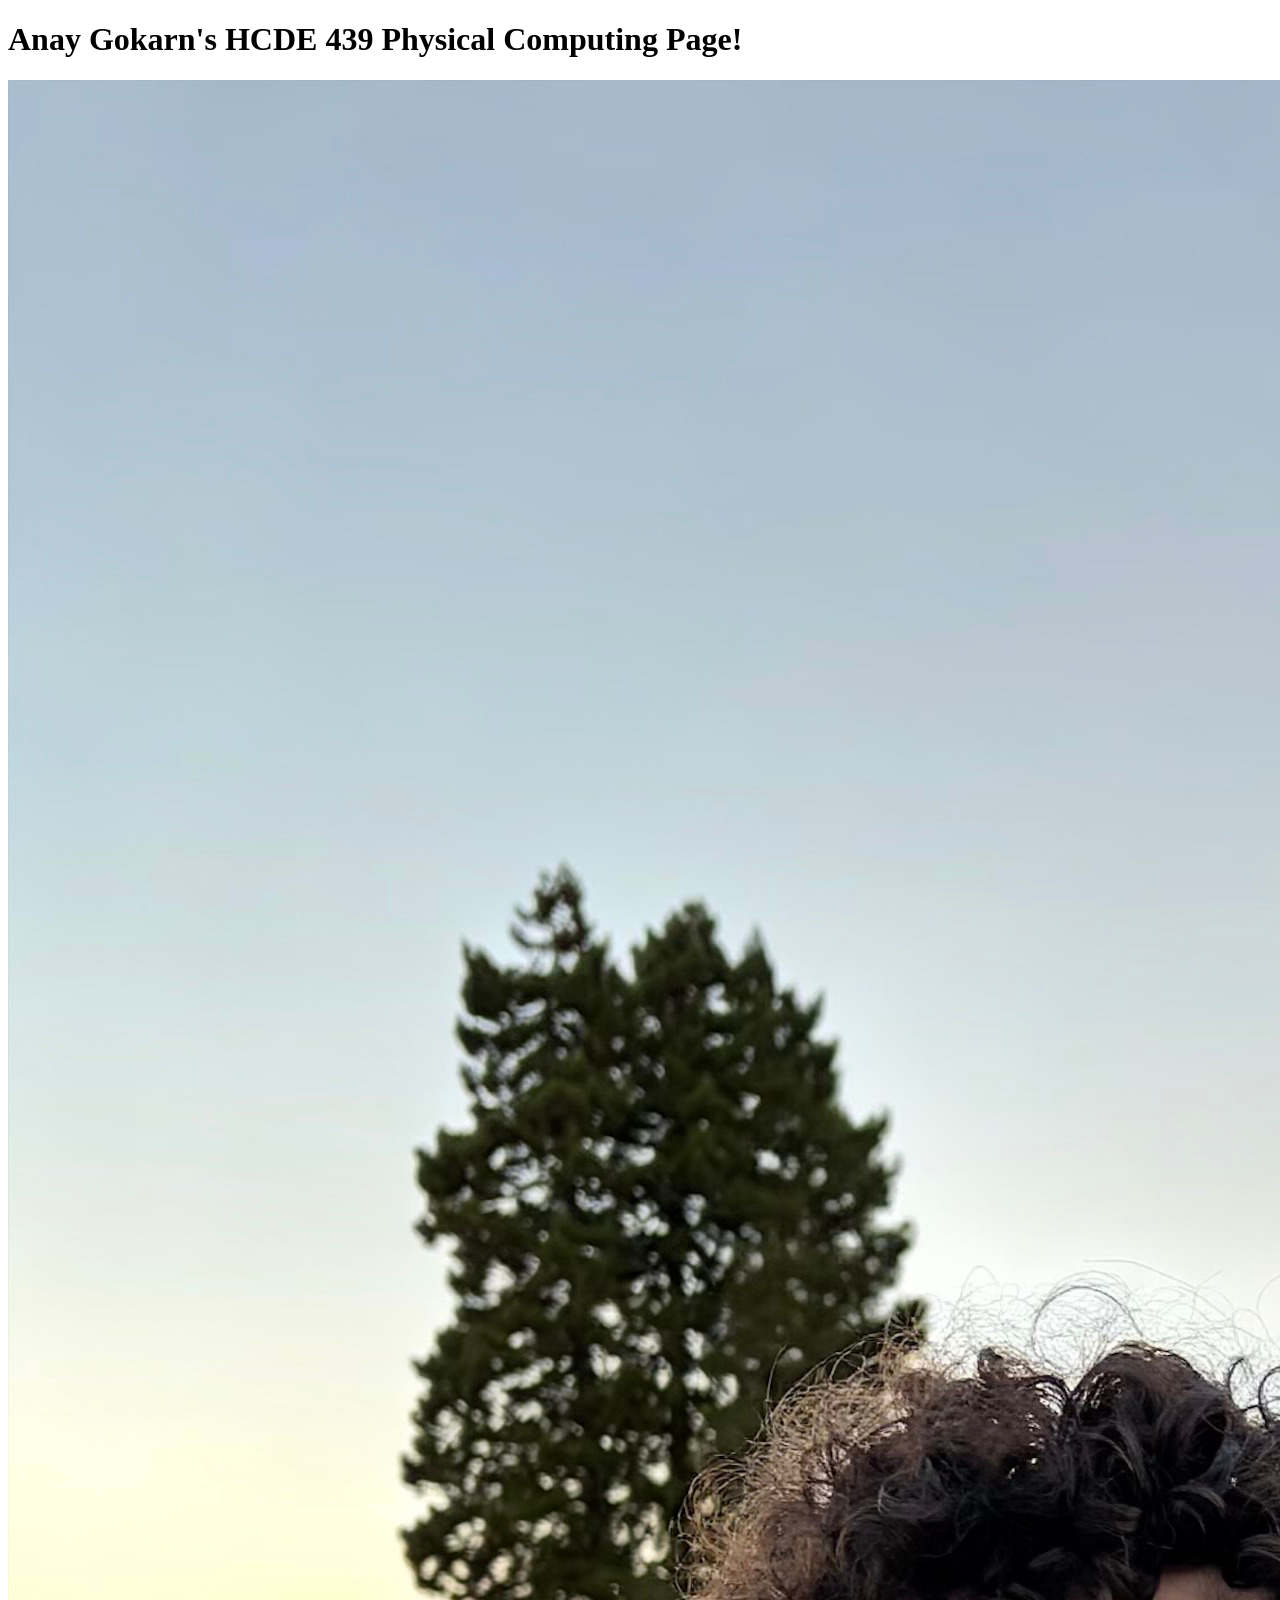
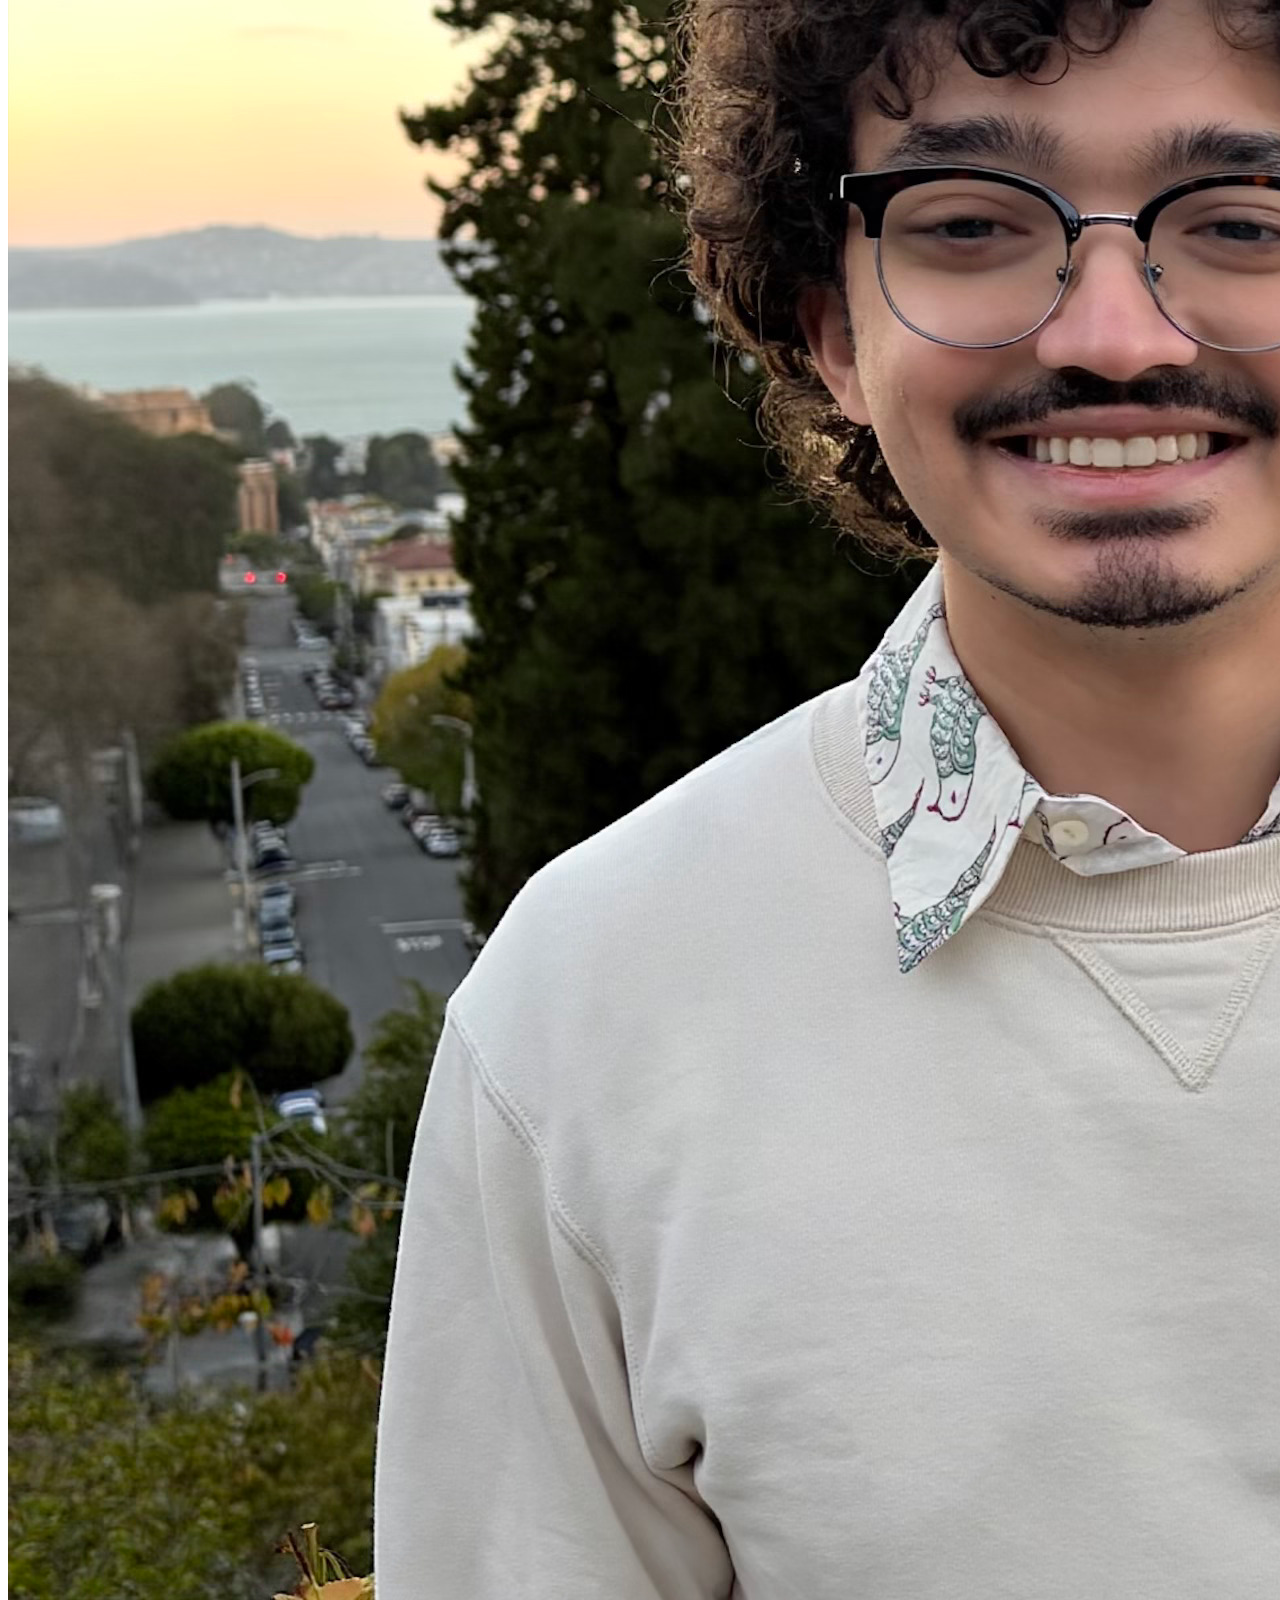
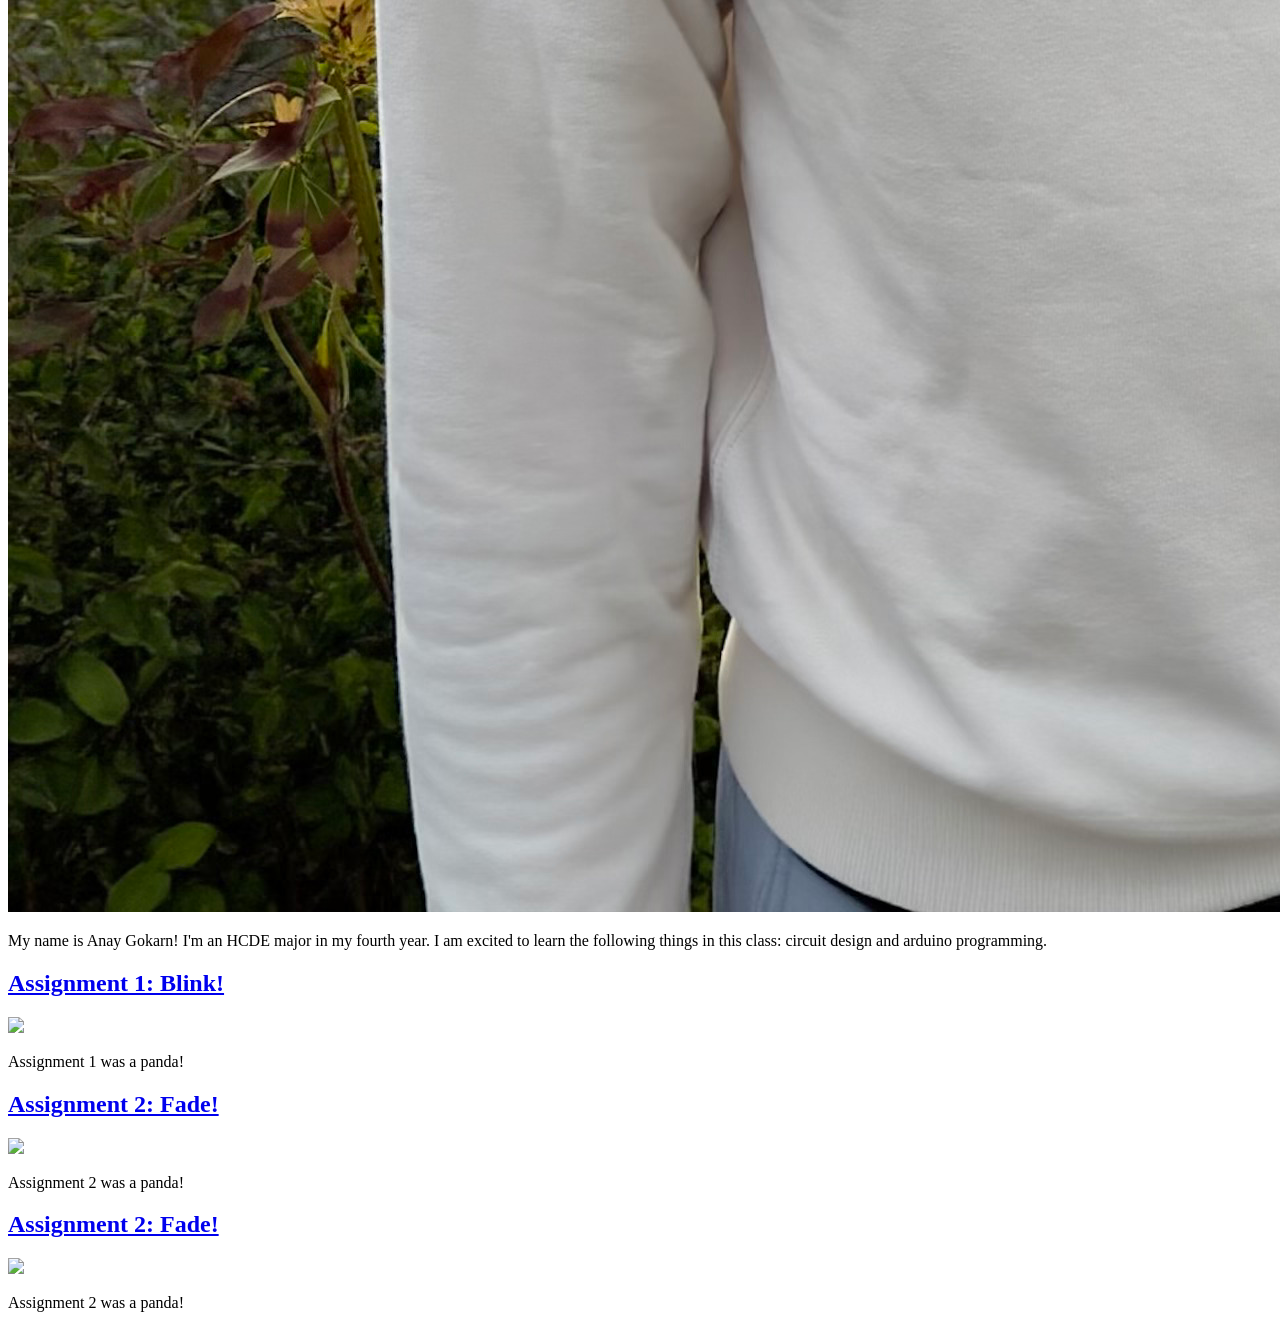
==== docs/index.html @ e78262db "updated website to feature name & photo" ====
<!DOCTYPE html>
<html>
  <head>
    <meta charset="utf-8" />
    <meta name="viewport" content="width=device-width, maximum-scale=1.0" />

    <title>Anay Gokarn's HCDE 439 Physical Computing Page!</title>

    <link href="style.css" rel="stylesheet" />
  </head>
  <body>
    <h1>Anay Gokarn's HCDE 439 Physical Computing Page!</h1>

    <div class="header">
      <img src="anay-gokarn.jpeg" />
      <p>
        My name is Anay Gokarn! I'm an HCDE major in my fourth year. I am excited to learn the following things in this class: circuit design and arduino programming.
      </p>
    </div>

    <div class="grid">
      <div class="assignment">
        <a href="a1.html">
          <h2>Assignment 1: Blink!</h2>
          <img src="red-panda.jpg" />
        </a>
        <p>Assignment 1 was a panda!</p>
      </div>

      <div class="assignment">
        <a href="a2.html">
          <h2>Assignment 2: Fade!</h2>
          <img src="red-panda.jpg" />
        </a>
        <p>Assignment 2 was a panda!</p>
      </div>

      <div class="assignment">
        <a href="a2.html">
          <h2>Assignment 2: Fade!</h2>
          <img src="red-panda.jpg" />
        </a>
        <p>Assignment 2 was a panda!</p>
      </div>
    </div>
  </body>
</html>
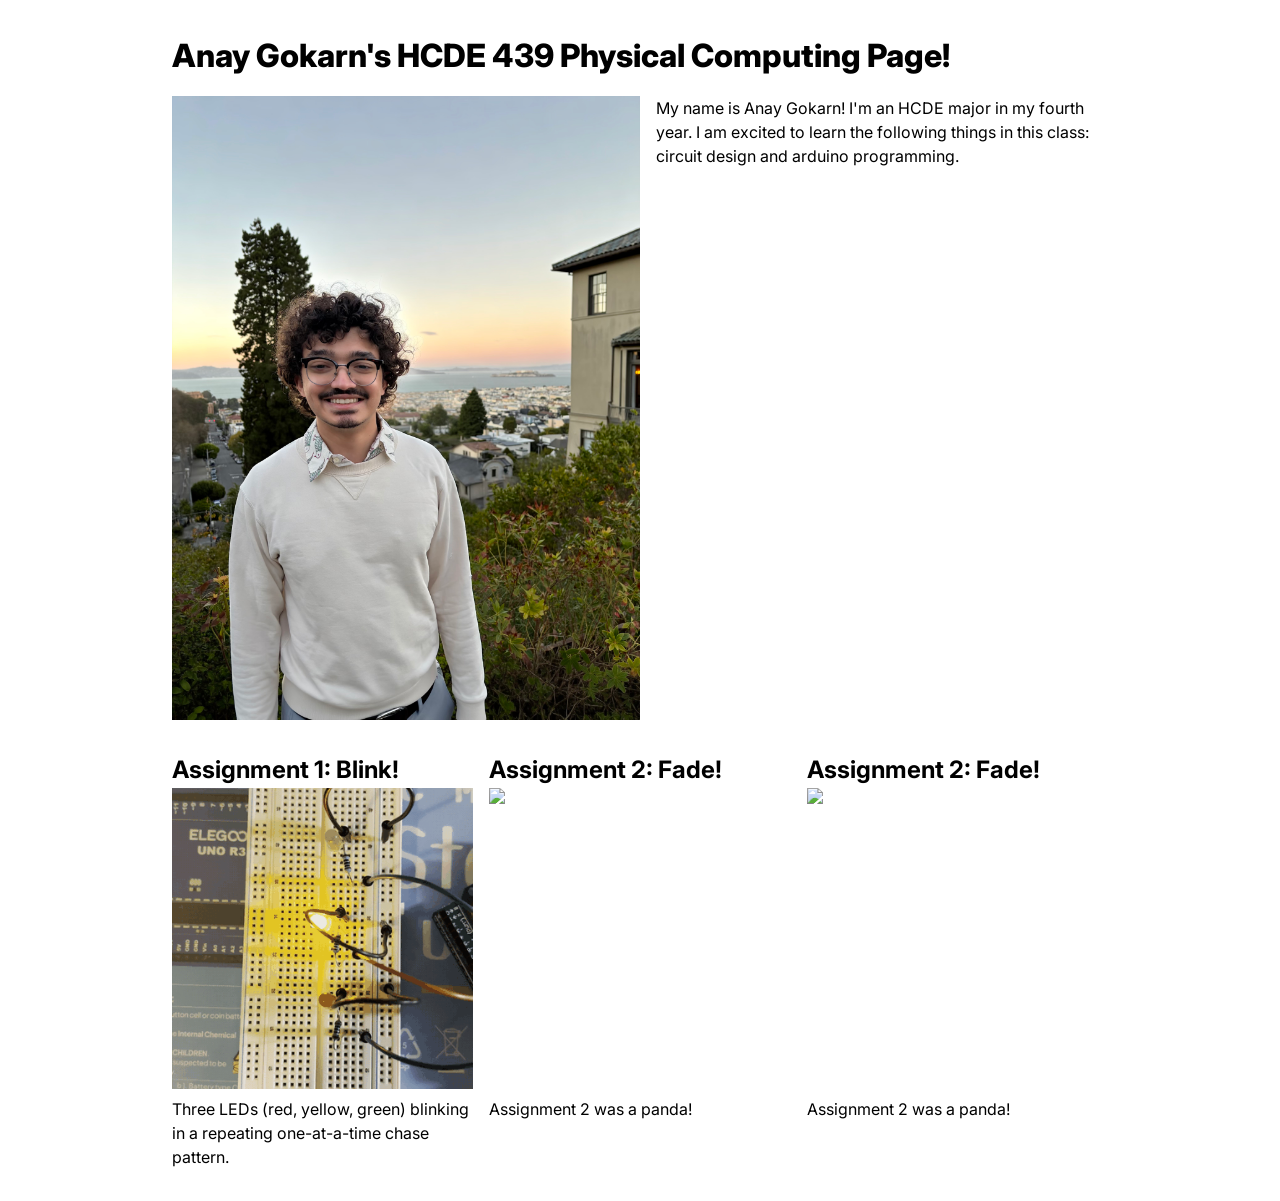
==== commit e21d5019: "Add A1 Blink documentation page Document schematic, circuit photos, commented firmware, operation GI" ====
--- a/docs/index.html
+++ b/docs/index.html
@@ -22,9 +22,9 @@
       <div class="assignment">
         <a href="a1.html">
           <h2>Assignment 1: Blink!</h2>
-          <img src="red-panda.jpg" />
+          <img src="a1-images/circuit-operation.gif" />
         </a>
-        <p>Assignment 1 was a panda!</p>
+        <p>Three LEDs (red, yellow, green) blinking in a repeating one-at-a-time chase pattern.</p>
       </div>
 
       <div class="assignment">
--- a/docs/style.css
+++ b/docs/style.css
@@ -0,0 +1,115 @@
+@import url("https://fonts.googleapis.com/css2?family=Inter:wght@100;200;300;400;500;600;700;800;900&display=swap");
+
+*,
+*::before,
+*::after {
+  box-sizing: border-box;
+}
+
+* {
+  margin: 0;
+}
+
+img,
+picture,
+video,
+canvas,
+svg {
+  display: block;
+  max-width: 100%;
+}
+
+body {
+  font-family: "Inter", sans-serif;
+  line-height: 1.5;
+  -webkit-font-smoothing: antialiased;
+  max-width: 1000px;
+  padding: 2em;
+  margin: auto;
+}
+
+h1 {
+  font-weight: 800;
+}
+
+h2 {
+  font-weight: 700;
+}
+
+.header {
+  display: flex;
+  gap: 1em;
+  margin-top: 1em;
+}
+
+.header img {
+  width: 50%;
+  object-fit: cover;
+}
+
+.grid {
+  display: grid;
+  grid-template-columns: repeat(auto-fit, minmax(250px, 1fr));
+  gap: 1em;
+  margin-top: 2em;
+}
+
+.assignment a {
+  color: #000;
+  text-decoration: none;
+}
+
+.assignment a:hover {
+  color: #f06;
+}
+
+.assignment img {
+  aspect-ratio: 1;
+  object-fit: cover;
+}
+
+.assignment p {
+  margin-top: 0.5em;
+}
+
+/* Assignment pages */
+section {
+  margin-top: 2.5em;
+}
+
+h3 {
+  margin-top: 1.5em;
+}
+
+section p,
+section ul {
+  margin-top: 0.75em;
+}
+
+figure {
+  margin: 1.5em 0;
+}
+
+figure img,
+figure svg {
+  max-height: 600px;
+  margin: 0 auto;
+}
+
+
+figcaption {
+  margin-top: 0.5em;
+  text-align: center;
+  font-size: 0.9em;
+  color: #555;
+}
+
+pre {
+  margin-top: 0.75em;
+  padding: 1em;
+  background: #f5f5f5;
+  border-radius: 6px;
+  overflow-x: auto;
+  font-size: 0.9em;
+  line-height: 1.4;
+}
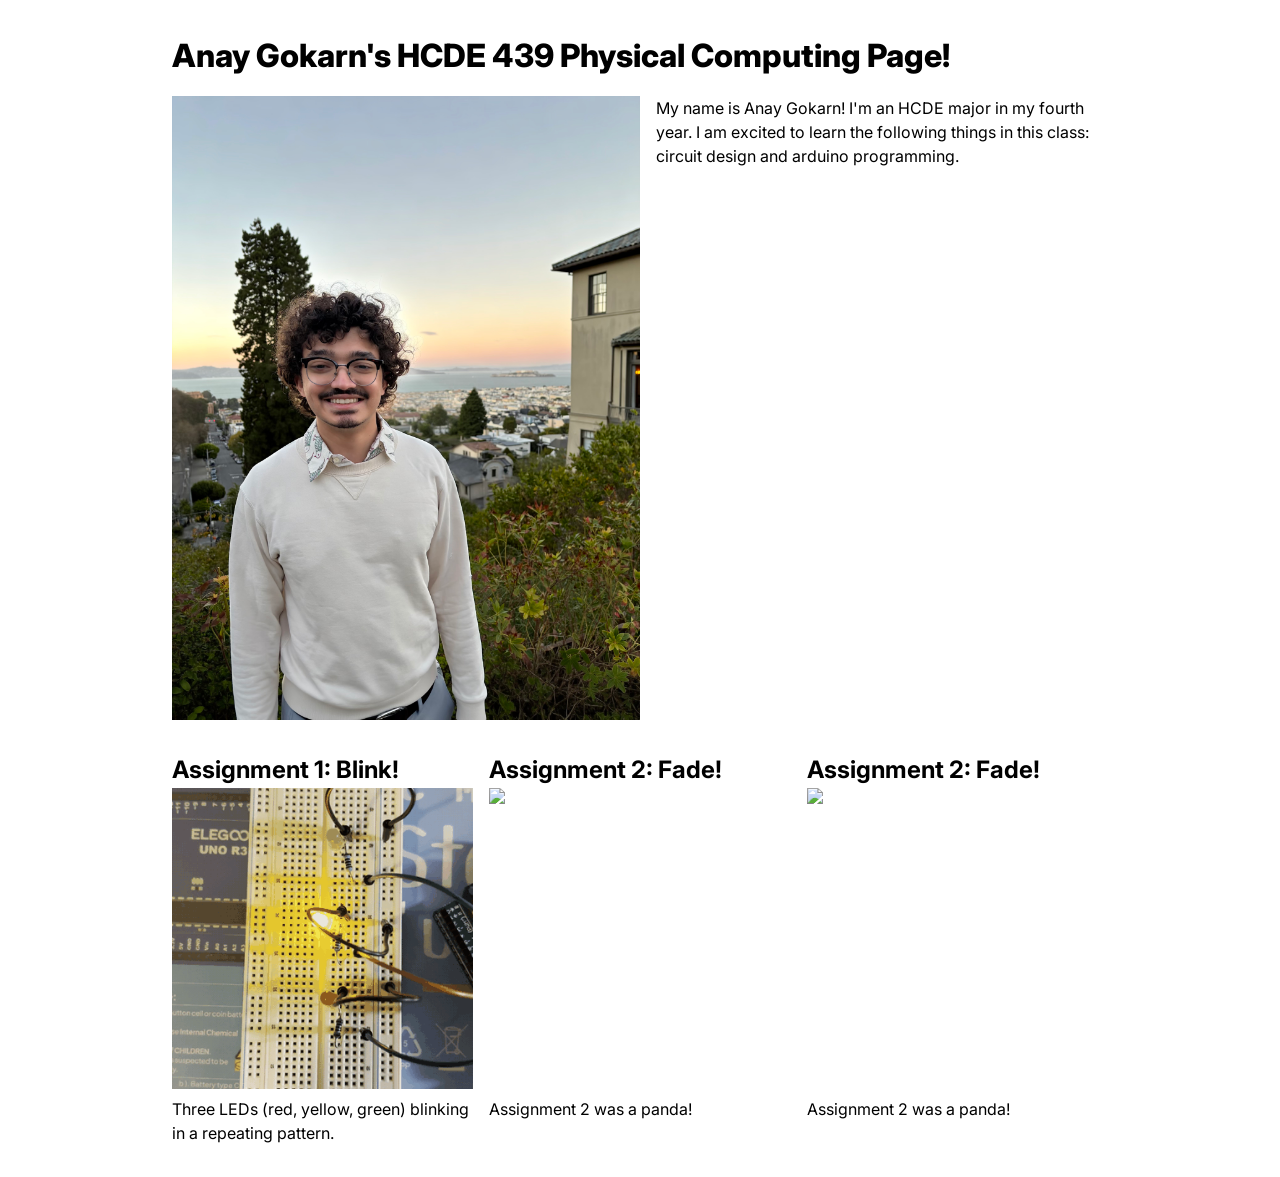
==== commit da61848f: "Update description of Assignment 1 in index.html" ====
--- a/docs/index.html
+++ b/docs/index.html
@@ -24,7 +24,7 @@
           <h2>Assignment 1: Blink!</h2>
           <img src="a1-images/circuit-operation.gif" />
         </a>
-        <p>Three LEDs (red, yellow, green) blinking in a repeating one-at-a-time chase pattern.</p>
+        <p>Three LEDs (red, yellow, green) blinking in a repeating pattern.</p>
       </div>
 
       <div class="assignment">
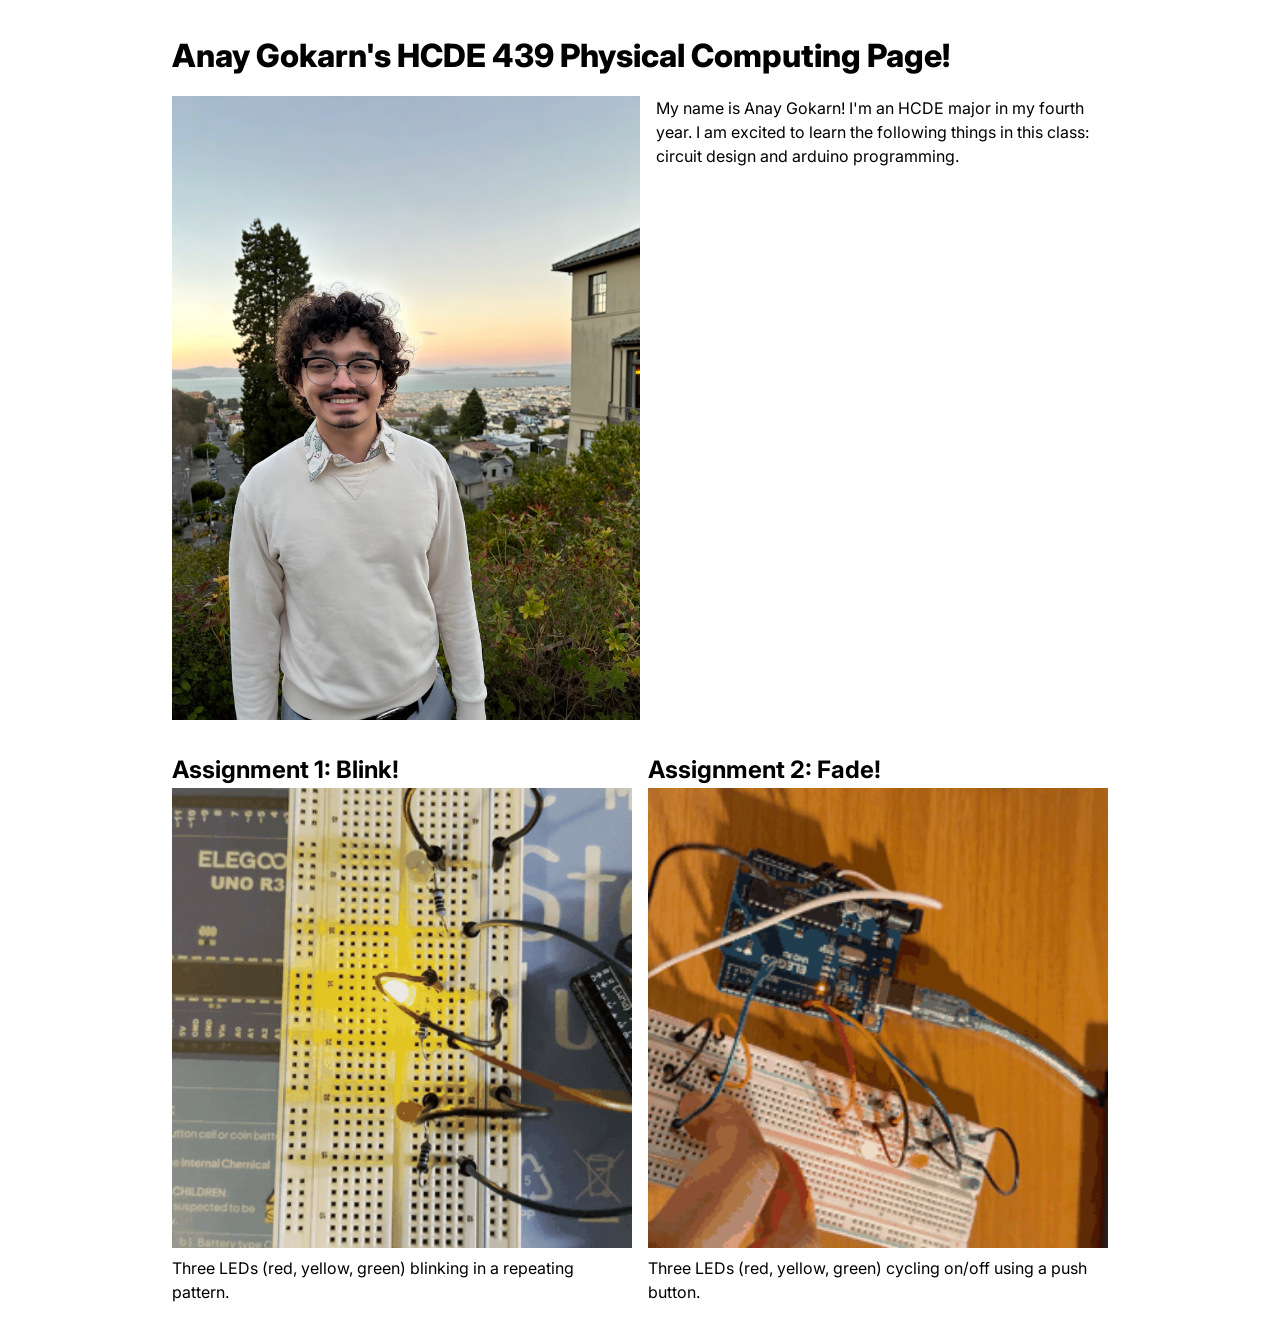
==== commit 6525d3ad: "Add A2 Light-Up Toy documentation page Document the push-button LED toy with schematic, circuit phot" ====
--- a/docs/index.html
+++ b/docs/index.html
@@ -30,17 +30,9 @@
       <div class="assignment">
         <a href="a2.html">
           <h2>Assignment 2: Fade!</h2>
-          <img src="red-panda.jpg" />
+          <img src="a2-images/circuit-operation.gif" />
         </a>
-        <p>Assignment 2 was a panda!</p>
-      </div>
-
-      <div class="assignment">
-        <a href="a2.html">
-          <h2>Assignment 2: Fade!</h2>
-          <img src="red-panda.jpg" />
-        </a>
-        <p>Assignment 2 was a panda!</p>
+        <p>Three LEDs (red, yellow, green) cycling on/off using a push button.</p>
       </div>
     </div>
   </body>
--- a/docs/style.css
+++ b/docs/style.css
@@ -64,6 +64,7 @@
 }
 
 .assignment img {
+  width: 100%;
   aspect-ratio: 1;
   object-fit: cover;
 }
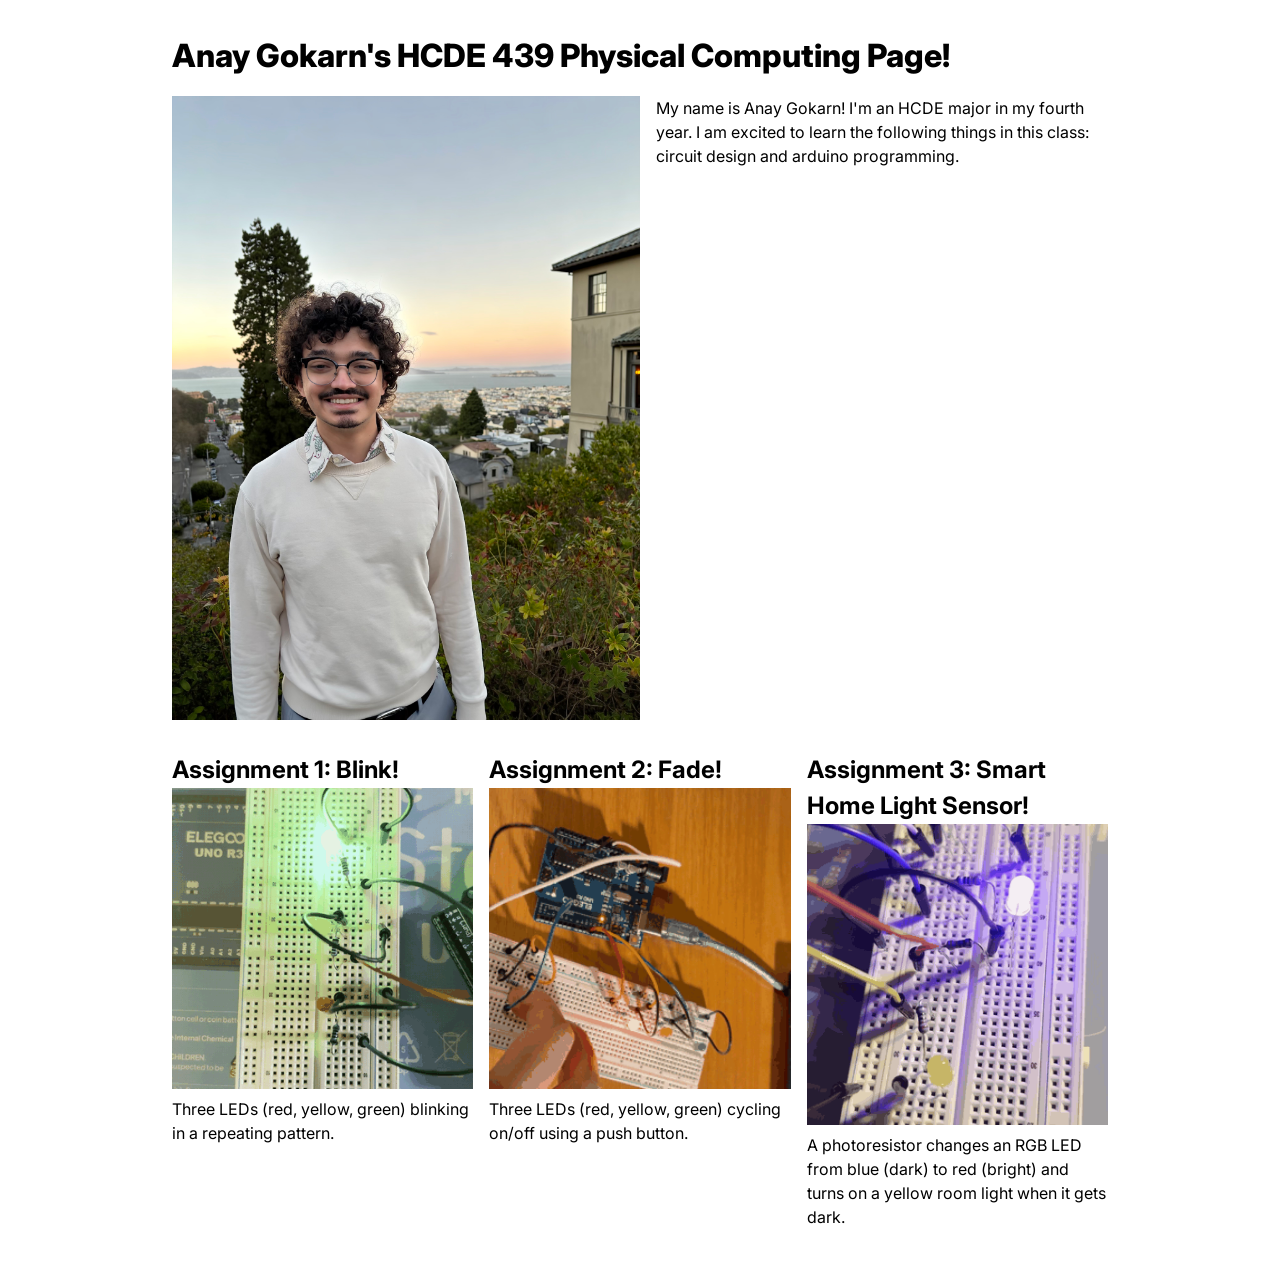
==== commit 571a0888: "Add A3 Smart Home Light Sensor documentation page Co-Authored-By: Claude Opus 5.5 <noreply@anthropic" ====
--- a/docs/index.html
+++ b/docs/index.html
@@ -34,6 +34,14 @@
         </a>
         <p>Three LEDs (red, yellow, green) cycling on/off using a push button.</p>
       </div>
+
+      <div class="assignment">
+        <a href="a3.html">
+          <h2>Assignment 3: Smart Home Light Sensor!</h2>
+          <img src="a3-images/circuit-operation.gif" />
+        </a>
+        <p>A photoresistor changes an RGB LED from blue (dark) to red (bright) and turns on a yellow room light when it gets dark.</p>
+      </div>
     </div>
   </body>
 </html>
--- a/docs/style.css
+++ b/docs/style.css
@@ -114,3 +114,9 @@
   font-size: 0.9em;
   line-height: 1.4;
 }
+
+.photo-grid {
+  display: grid;
+  grid-template-columns: repeat(auto-fit, minmax(280px, 1fr));
+  gap: 0 1.5em;
+}
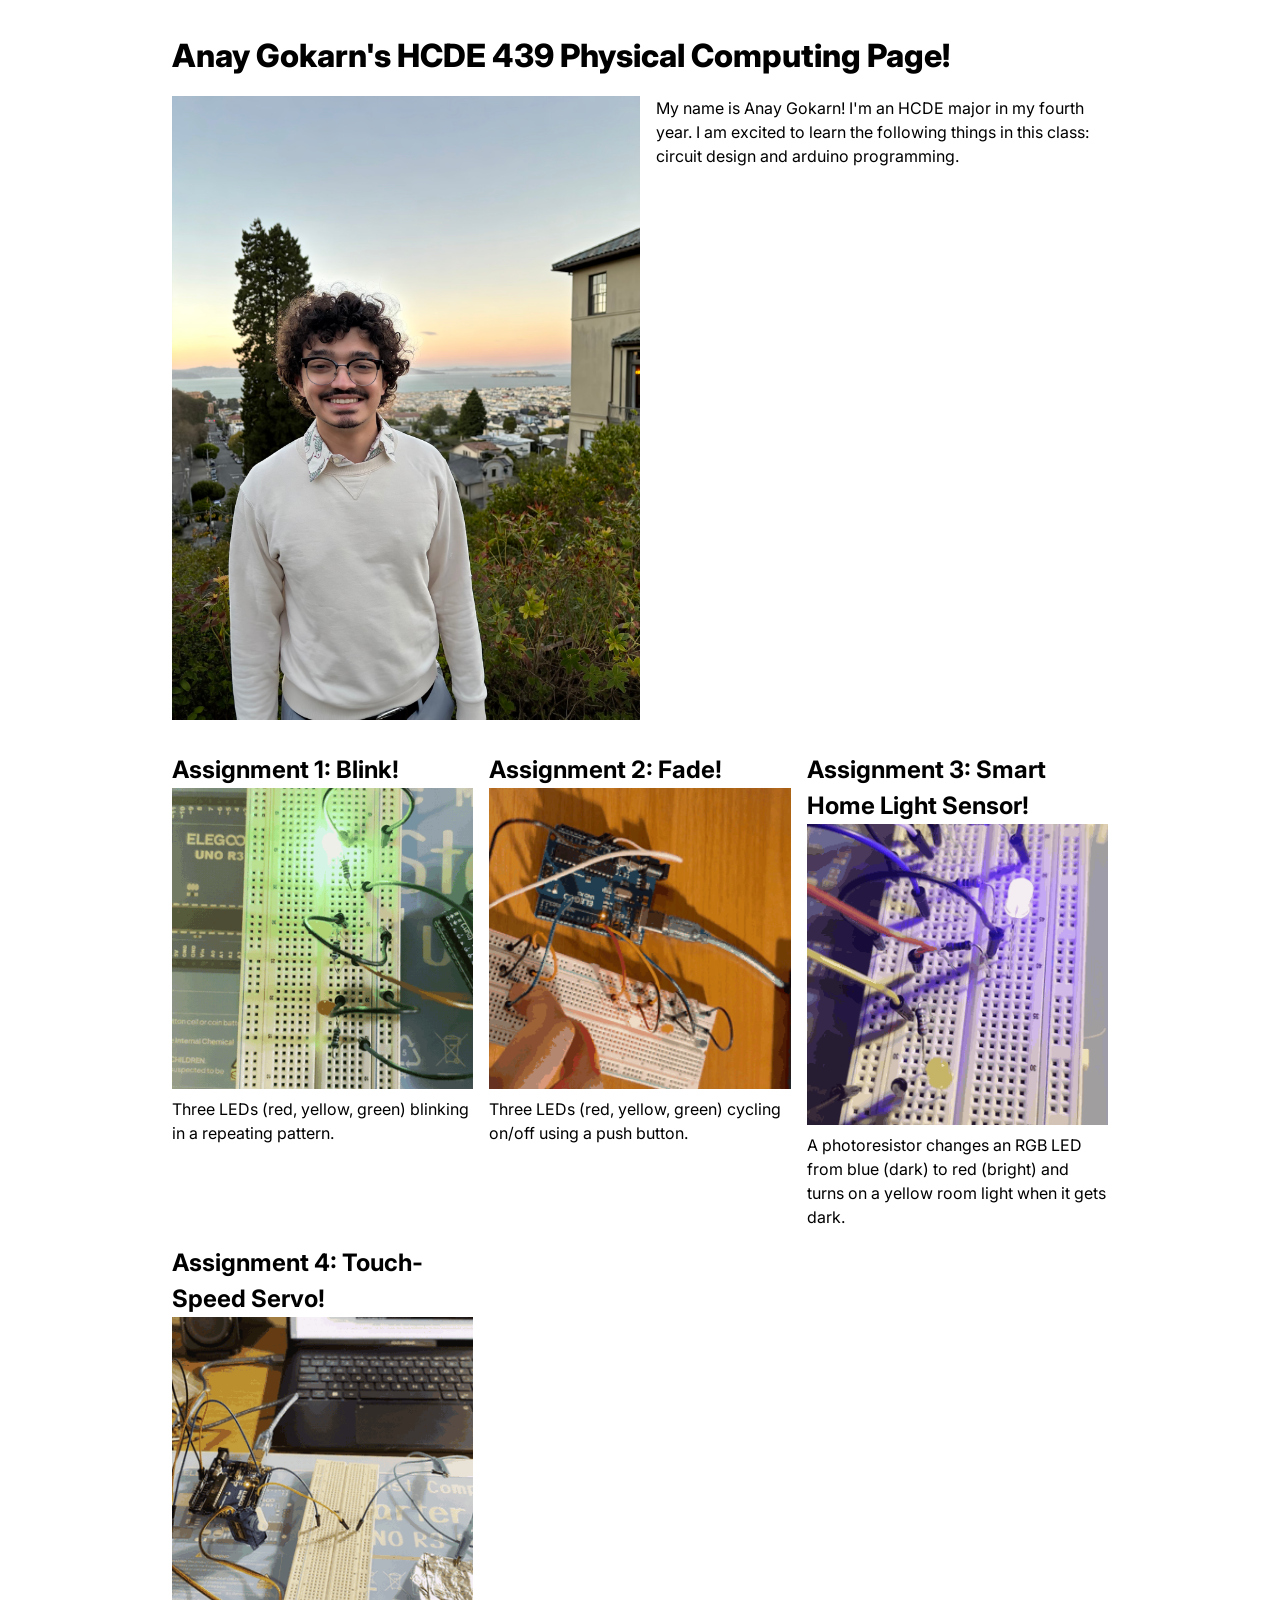
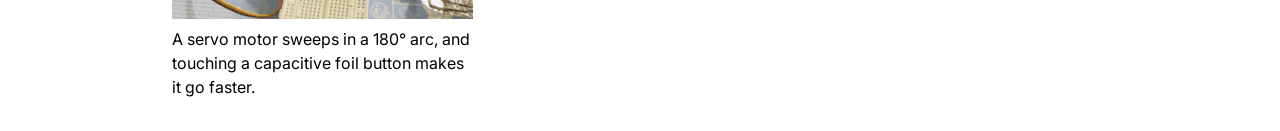
==== commit 3ef7c3b8: "Add A4 card to home page Co-Authored-By: Claude Opus 5.5 <noreply@anthropic.com>" ====
--- a/docs/index.html
+++ b/docs/index.html
@@ -42,6 +42,14 @@
         </a>
         <p>A photoresistor changes an RGB LED from blue (dark) to red (bright) and turns on a yellow room light when it gets dark.</p>
       </div>
+
+      <div class="assignment">
+        <a href="a4.html">
+          <h2>Assignment 4: Touch-Speed Servo!</h2>
+          <img src="a4-images/circuit-operation.gif" />
+        </a>
+        <p>A servo motor sweeps in a 180° arc, and touching a capacitive foil button makes it go faster.</p>
+      </div>
     </div>
   </body>
 </html>
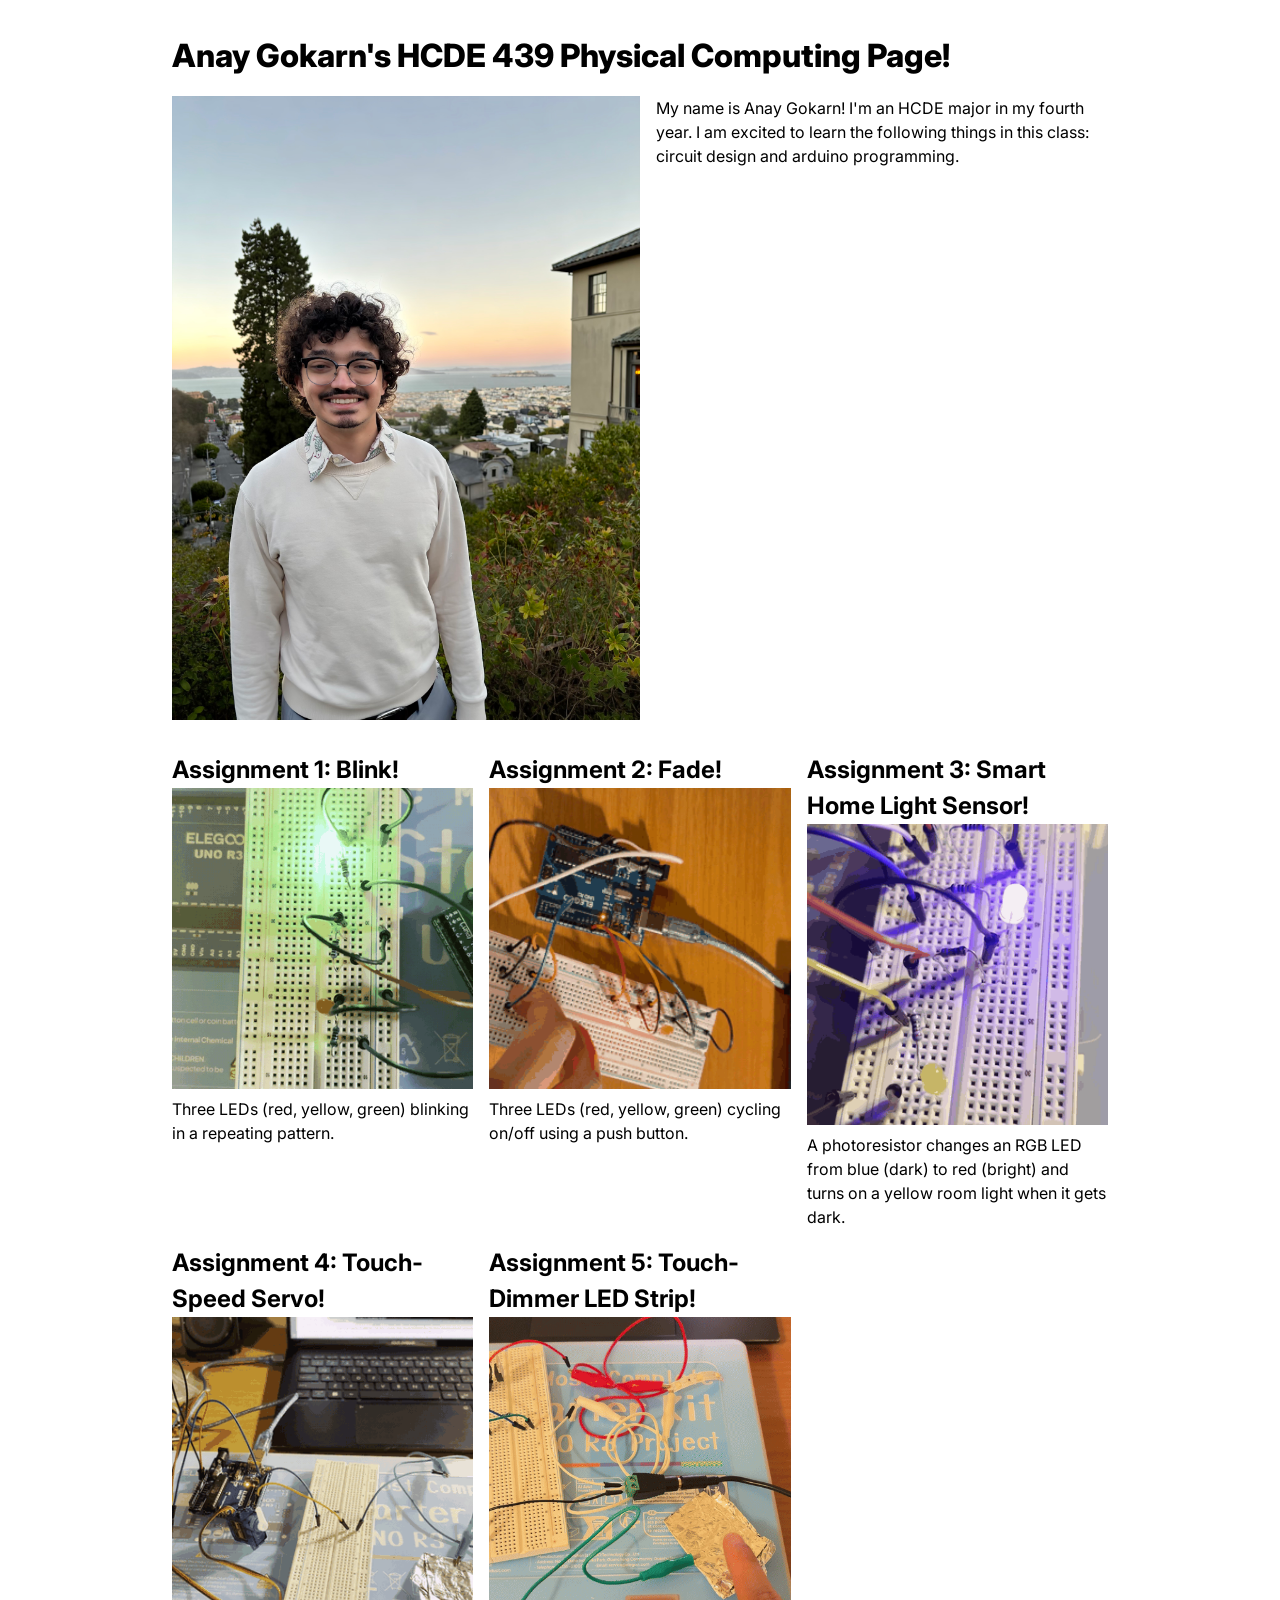
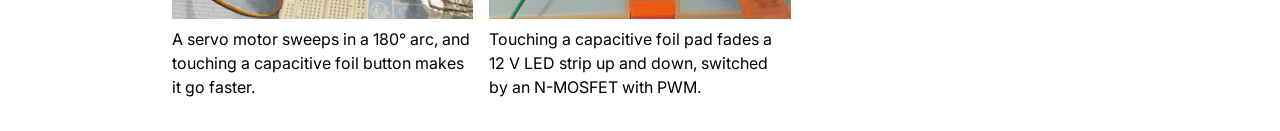
==== commit d12ce07b: "Add A5 card to home page Co-Authored-By: Claude Opus 5.5 <noreply@anthropic.com>" ====
--- a/docs/index.html
+++ b/docs/index.html
@@ -50,6 +50,14 @@
         </a>
         <p>A servo motor sweeps in a 180° arc, and touching a capacitive foil button makes it go faster.</p>
       </div>
+
+      <div class="assignment">
+        <a href="a5.html">
+          <h2>Assignment 5: Touch-Dimmer LED Strip!</h2>
+          <img src="a5-images/circuit-operation.gif" />
+        </a>
+        <p>Touching a capacitive foil pad fades a 12 V LED strip up and down, switched by an N-MOSFET with PWM.</p>
+      </div>
     </div>
   </body>
 </html>
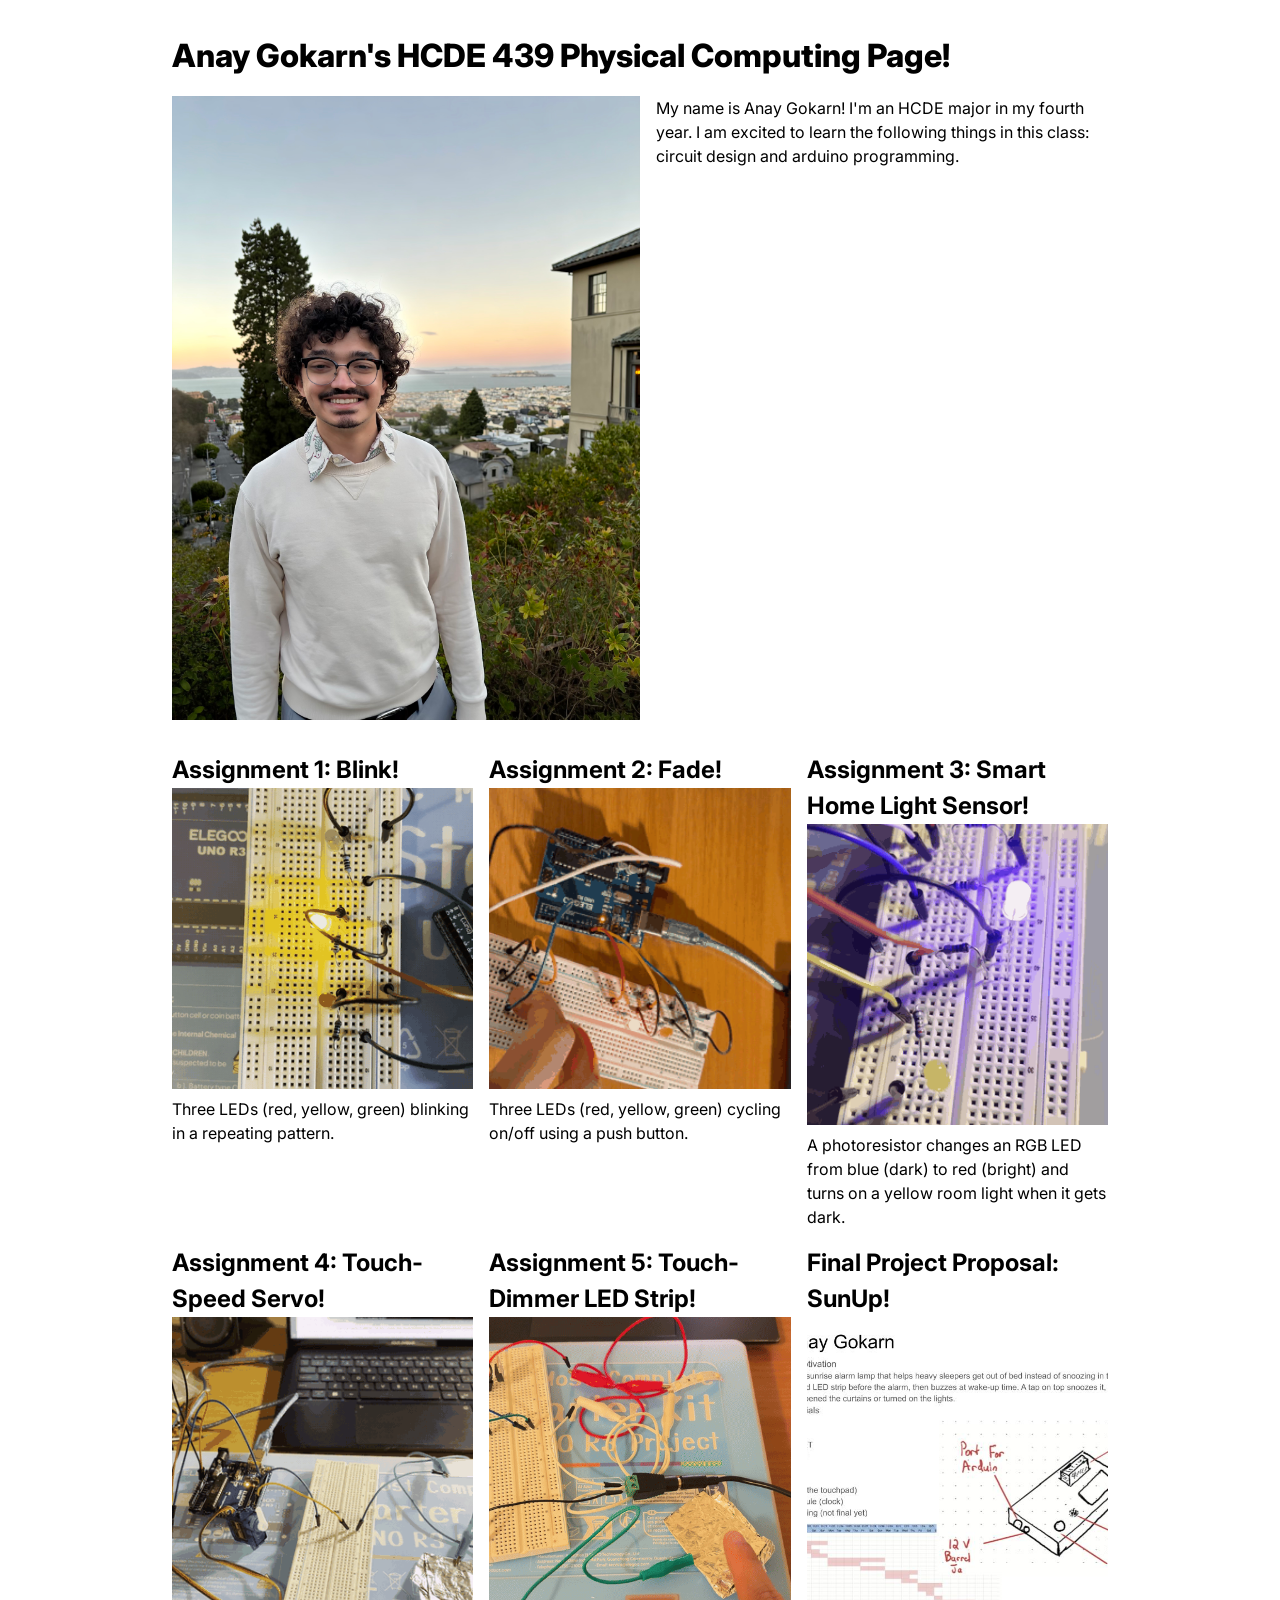
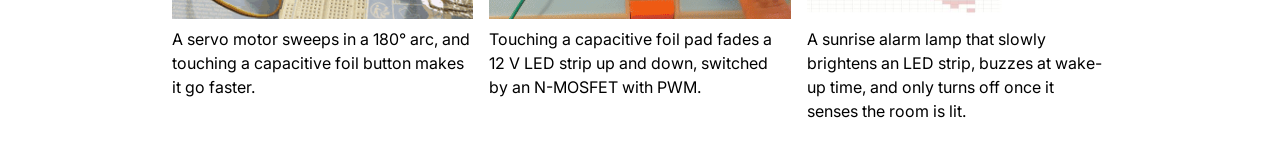
==== commit 46afca12: "Add final project proposal card to home page Co-Authored-By: Claude Opus 5.5 <noreply@anthropic.com>" ====
--- a/docs/index.html
+++ b/docs/index.html
@@ -58,6 +58,14 @@
         </a>
         <p>Touching a capacitive foil pad fades a 12 V LED strip up and down, switched by an N-MOSFET with PWM.</p>
       </div>
+
+      <div class="assignment">
+        <a href="final.html">
+          <h2>Final Project Proposal: SunUp!</h2>
+          <img src="final-images/proposal.jpg" />
+        </a>
+        <p>A sunrise alarm lamp that slowly brightens an LED strip, buzzes at wake-up time, and only turns off once it senses the room is lit.</p>
+      </div>
     </div>
   </body>
 </html>
